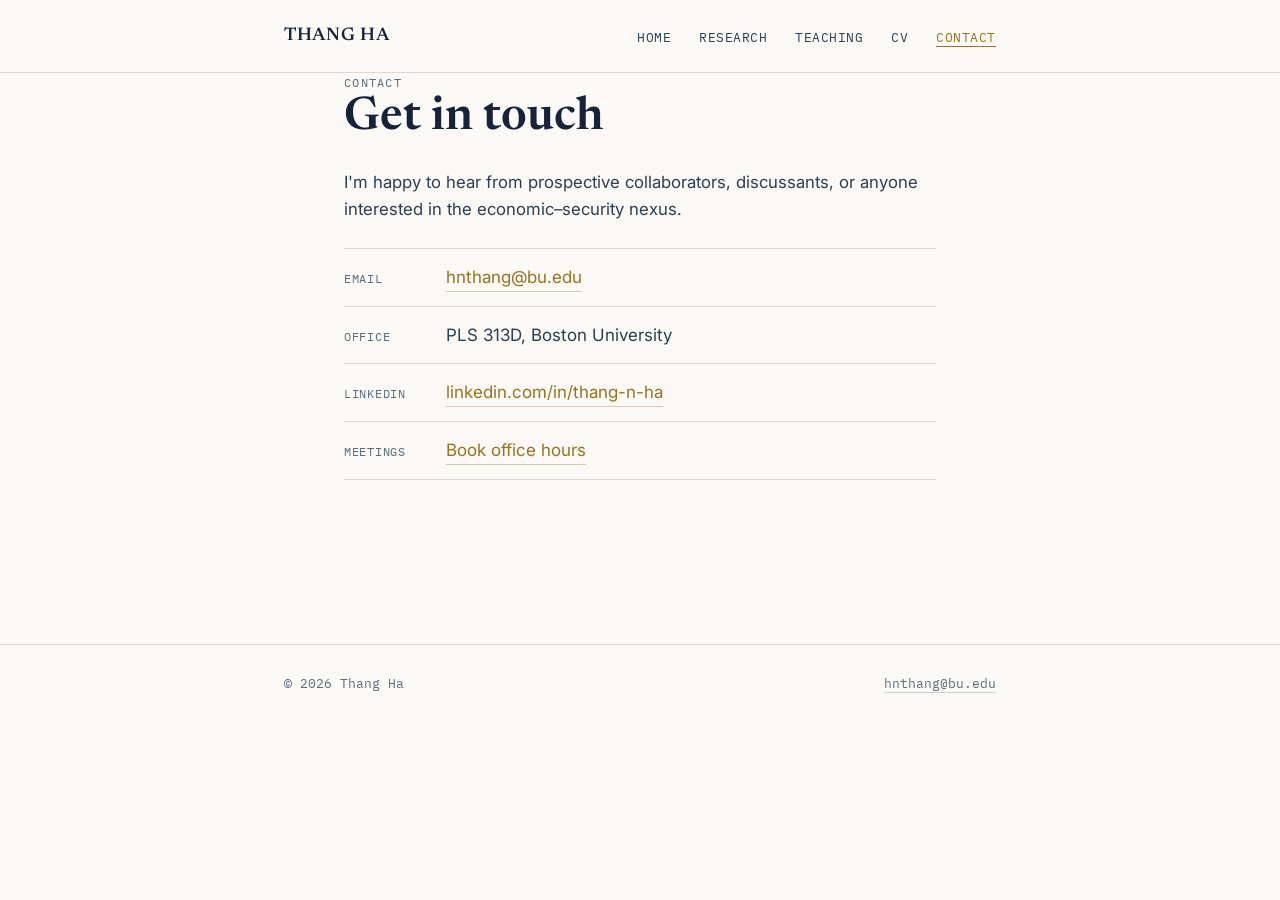
==== contact.html @ a37bb684 "Add files via upload" ====
<!DOCTYPE html>
<html lang="en">
<head>
<meta charset="UTF-8">
<meta name="viewport" content="width=device-width, initial-scale=1">
<title>Contact — Thang Ha</title>
<link rel="stylesheet" href="style.css">
</head>
<body>

<nav class="site-nav">
  <div class="wrap">
    <a class="brand" href="index.html">Thang Ha</a>
    <button class="nav-toggle" aria-label="Menu">Menu</button>
    <ul>
      <li><a href="index.html">Home</a></li>
      <li><a href="research.html">Research</a></li>
      <li><a href="teaching.html">Teaching</a></li>
      <li><a href="cv.html">CV</a></li>
      <li><a href="contact.html" class="active">Contact</a></li>
    </ul>
  </div>
</nav>

<main>
  <div class="wrap">
    <div class="eyebrow">Contact</div>
    <h1>Get in touch</h1>
    <p class="lede">
      I'm happy to hear from prospective collaborators, discussants, or anyone interested in
      the economic&ndash;security nexus.
    </p>

    <ul class="contact-list">
      <li><span class="label">Email</span> <a href="mailto:hnthang@bu.edu">hnthang@bu.edu</a></li>
      <li><span class="label">Office</span> <span>PLS 313D, Boston University</span></li>
      <li><span class="label">LinkedIn</span> <a href="https://www.linkedin.com/in/thang-n-ha/" target="_blank" rel="noopener">linkedin.com/in/thang-n-ha</a></li>
      <li><span class="label">Meetings</span> <a href="https://calendly.com/hnthang-bu/15min" target="_blank" rel="noopener">Book office hours</a></li>
    </ul>
  </div>
</main>

<footer>
  <div class="wrap">
    <span class="meta">&copy; 2026 Thang Ha</span>
    <span class="meta"><a href="mailto:hnthang@bu.edu">hnthang@bu.edu</a></span>
  </div>
</footer>

</body>
</html>
---- style.css ----
/* ============================================================
   Thang Ha — personal site
   Design tokens
   ============================================================ */

@import url('https://fonts.googleapis.com/css2?family=Newsreader:ital,opsz,wght@0,6..72,400;0,6..72,500;0,6..72,600;1,6..72,400&family=Inter:wght@400;500;600&family=IBM+Plex+Mono:wght@400;500&display=swap');

:root {
  --ink: #16233A;       /* primary text, headings */
  --ink-soft: #2C3E52;  /* body text */
  --slate: #5B6B7C;     /* secondary / meta text */
  --paper: #FAF9F5;     /* page background */
  --paper-raised: #F2EFE6; /* card / panel background */
  --gold: #97731E;      /* accent — links, marks */
  --gold-soft: #B8912F; /* accent, lighter (motif lines) */
  --line: #DDD8CC;      /* hairline rules */

  --font-display: 'Newsreader', Georgia, serif;
  --font-body: 'Inter', -apple-system, BlinkMacSystemFont, sans-serif;
  --font-mono: 'IBM Plex Mono', 'Courier New', monospace;

  --measure: 640px;
  --nav-height: 72px;
}

* { box-sizing: border-box; }

html {
  scroll-behavior: smooth;
}

body {
  margin: 0;
  background: var(--paper);
  color: var(--ink-soft);
  font-family: var(--font-body);
  font-size: 17px;
  line-height: 1.65;
  -webkit-font-smoothing: antialiased;
}

a {
  color: var(--gold);
  text-decoration: none;
  border-bottom: 1px solid rgba(151, 115, 30, 0.35);
  transition: border-color 0.15s ease, color 0.15s ease;
}

a:hover,
a:focus-visible {
  border-bottom-color: var(--gold);
}

a:focus-visible,
button:focus-visible {
  outline: 2px solid var(--gold);
  outline-offset: 3px;
}

h1, h2, h3 {
  font-family: var(--font-display);
  color: var(--ink);
  font-weight: 500;
  line-height: 1.15;
  margin: 0 0 0.5em;
}

h1 { font-size: clamp(2.1rem, 4vw, 2.9rem); font-weight: 600; }
h2 { font-size: 1.5rem; margin-top: 2.2em; }
h3 { font-size: 1.15rem; margin-top: 1.6em; }

p { margin: 0 0 1.2em; }

.eyebrow {
  font-family: var(--font-mono);
  font-size: 0.72rem;
  letter-spacing: 0.11em;
  text-transform: uppercase;
  color: var(--slate);
}

.meta {
  font-family: var(--font-mono);
  font-size: 0.82rem;
  color: var(--slate);
}

/* ---------- layout shell ---------- */

.wrap {
  max-width: var(--measure);
  margin: 0 auto;
  padding: 0 24px;
}

/* ---------- nav ---------- */

.site-nav {
  border-bottom: 1px solid var(--line);
  background: var(--paper);
  position: sticky;
  top: 0;
  z-index: 10;
}

.site-nav .wrap {
  max-width: 760px;
  height: var(--nav-height);
  display: flex;
  align-items: center;
  justify-content: space-between;
}

.site-nav .brand {
  font-family: var(--font-display);
  font-size: 1.15rem;
  font-weight: 600;
  color: var(--ink);
  border-bottom: none;
}

.site-nav ul {
  list-style: none;
  display: flex;
  gap: 28px;
  margin: 0;
  padding: 0;
}

.site-nav a {
  font-family: var(--font-mono);
  font-size: 0.8rem;
  letter-spacing: 0.04em;
  text-transform: uppercase;
  color: var(--ink-soft);
  border-bottom: 1px solid transparent;
}

.site-nav a:hover,
.site-nav a.active {
  color: var(--gold);
  border-bottom-color: var(--gold);
}

.nav-toggle { display: none; }

/* ---------- hero / header motif ---------- */

.hero {
  position: relative;
  padding: 64px 0 40px;
  max-width: 760px;
  margin: 0 auto;
  overflow: hidden;
}

.hero-motif {
  position: absolute;
  top: -20px;
  right: -40px;
  width: 340px;
  height: 220px;
  opacity: 0.5;
  pointer-events: none;
}

.hero-motif line, .hero-motif circle {
  stroke: var(--gold-soft);
}

.hero .wrap { padding: 0; }

.headshot-row {
  display: flex;
  gap: 28px;
  align-items: flex-start;
  margin-top: 6px;
}

.headshot {
  width: 128px;
  height: 128px;
  border-radius: 4px;
  object-fit: cover;
  background: var(--paper-raised);
  border: 1px solid var(--line);
  flex-shrink: 0;
}

.headshot.placeholder {
  display: flex;
  align-items: center;
  justify-content: center;
  font-family: var(--font-mono);
  font-size: 0.68rem;
  color: var(--slate);
  text-align: center;
  padding: 8px;
}

/* ---------- main content ---------- */

main {
  max-width: 760px;
  margin: 0 auto;
  padding: 0 0 100px;
}

main .wrap { padding: 0 24px; }

.lede {
  font-size: 1.05rem;
  color: var(--ink-soft);
}

/* ---------- research entries ---------- */

.entry {
  border-top: 1px solid var(--line);
  padding: 28px 0;
}

.entry:first-of-type { border-top: none; padding-top: 0; }

.entry h3 { margin-top: 0; }

.entry .meta { margin-bottom: 10px; }

.entry .status {
  display: inline-block;
  font-family: var(--font-mono);
  font-size: 0.68rem;
  letter-spacing: 0.06em;
  text-transform: uppercase;
  color: var(--gold);
  border: 1px solid rgba(151, 115, 30, 0.4);
  border-radius: 3px;
  padding: 2px 7px;
  margin-bottom: 10px;
}

/* ---------- teaching table ---------- */

.course-list {
  border-top: 1px solid var(--line);
}

.course {
  display: flex;
  justify-content: space-between;
  gap: 16px;
  padding: 16px 0;
  border-bottom: 1px solid var(--line);
}

.course .role { color: var(--ink); font-weight: 500; }
.course .where { color: var(--slate); font-size: 0.92rem; }
.course .when {
  font-family: var(--font-mono);
  font-size: 0.82rem;
  color: var(--slate);
  white-space: nowrap;
}

/* ---------- contact ---------- */

.contact-list {
  list-style: none;
  padding: 0;
  margin: 24px 0;
  border-top: 1px solid var(--line);
}

.contact-list li {
  border-bottom: 1px solid var(--line);
  padding: 14px 0;
  display: flex;
  gap: 12px;
  align-items: baseline;
}

.contact-list .label {
  font-family: var(--font-mono);
  font-size: 0.75rem;
  text-transform: uppercase;
  letter-spacing: 0.06em;
  color: var(--slate);
  width: 90px;
  flex-shrink: 0;
}

/* ---------- cv page ---------- */

.cv-embed {
  border: 1px solid var(--line);
  height: 80vh;
  margin-top: 20px;
}

.download-btn {
  display: inline-block;
  font-family: var(--font-mono);
  font-size: 0.8rem;
  letter-spacing: 0.04em;
  text-transform: uppercase;
  color: var(--ink);
  border: 1px solid var(--ink);
  padding: 9px 16px;
  border-bottom: 1px solid var(--ink);
  border-radius: 3px;
  margin-top: 8px;
}

.download-btn:hover {
  background: var(--ink);
  color: var(--paper);
}

/* ---------- footer ---------- */

footer {
  border-top: 1px solid var(--line);
  margin-top: 40px;
  padding: 28px 0 60px;
}

footer .wrap {
  max-width: 760px;
  display: flex;
  justify-content: space-between;
  align-items: center;
  flex-wrap: wrap;
  gap: 10px;
}

footer .meta a { color: var(--slate); border-bottom-color: rgba(91,107,124,0.3); }

/* ---------- responsive ---------- */

@media (max-width: 620px) {
  .site-nav ul { gap: 16px; }
  .site-nav a { font-size: 0.72rem; }
  .headshot-row { flex-direction: column; }
  .hero-motif { width: 220px; height: 150px; opacity: 0.35; }
  .course { flex-direction: column; gap: 4px; }
}

@media (prefers-reduced-motion: reduce) {
  html { scroll-behavior: auto; }
  * { transition: none !important; }
}
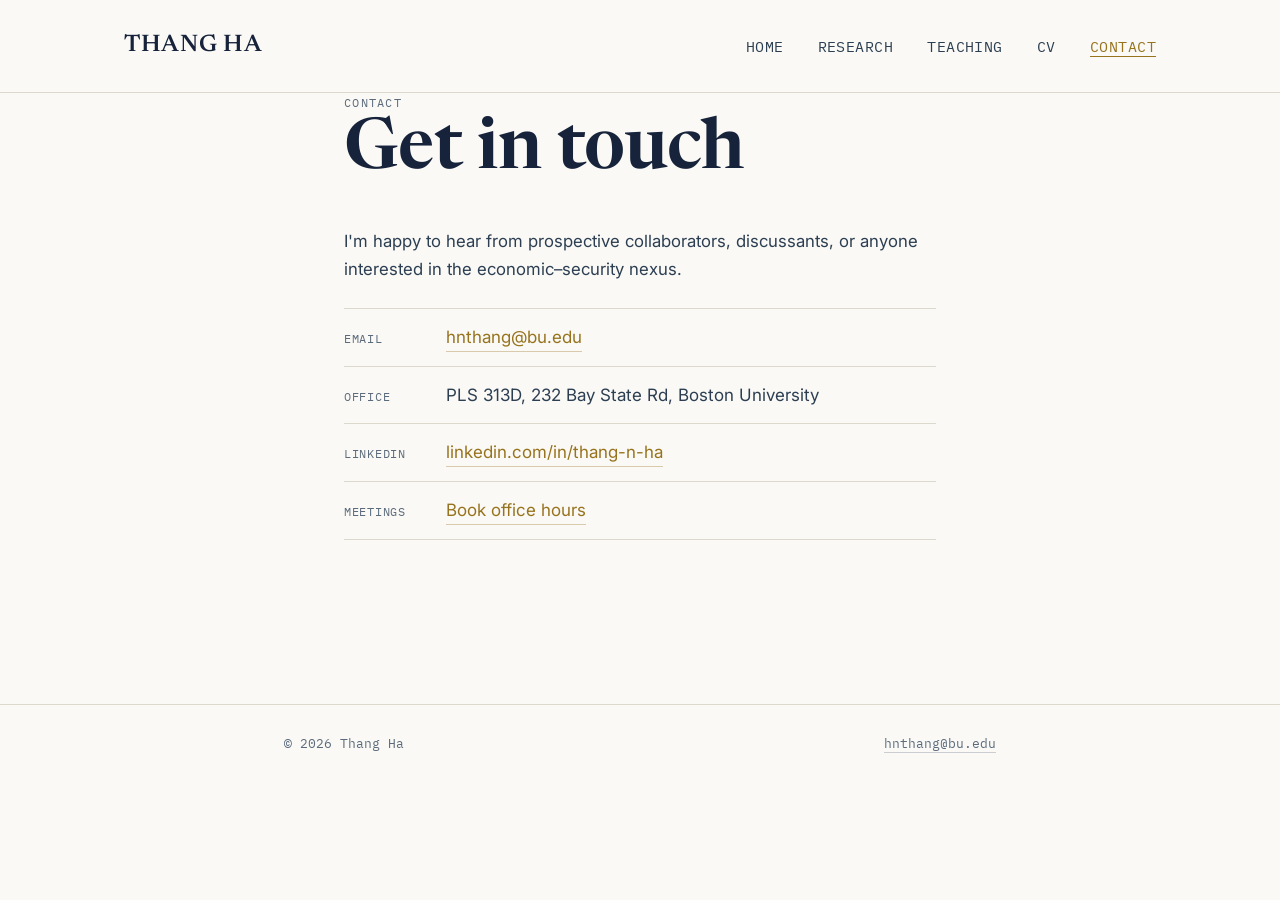
==== commit d8cd8b56: "Update office location in contact.html" ====
--- a/contact.html
+++ b/contact.html
@@ -33,7 +33,7 @@
 
     <ul class="contact-list">
       <li><span class="label">Email</span> <a href="mailto:hnthang@bu.edu">hnthang@bu.edu</a></li>
-      <li><span class="label">Office</span> <span>PLS 313D, Boston University</span></li>
+      <li><span class="label">Office</span> <span>PLS 313D, 232 Bay State Rd, Boston University</span></li>
       <li><span class="label">LinkedIn</span> <a href="https://www.linkedin.com/in/thang-n-ha/" target="_blank" rel="noopener">linkedin.com/in/thang-n-ha</a></li>
       <li><span class="label">Meetings</span> <a href="https://calendly.com/hnthang-bu/15min" target="_blank" rel="noopener">Book office hours</a></li>
     </ul>
--- a/style.css
+++ b/style.css
@@ -65,7 +65,7 @@
   margin: 0 0 0.5em;
 }
 
-h1 { font-size: clamp(2.1rem, 4vw, 2.9rem); font-weight: 600; }
+h1 { font-size: clamp(2.8rem, 5.5vw, 4.4rem); font-weight: 600; letter-spacing: -0.01em; }
 h2 { font-size: 1.5rem; margin-top: 2.2em; }
 h3 { font-size: 1.15rem; margin-top: 1.6em; }
 
@@ -104,8 +104,8 @@
 }
 
 .site-nav .wrap {
-  max-width: 760px;
-  height: var(--nav-height);
+  max-width: 1080px;
+  height: 92px;
   display: flex;
   align-items: center;
   justify-content: space-between;
@@ -113,7 +113,7 @@
 
 .site-nav .brand {
   font-family: var(--font-display);
-  font-size: 1.15rem;
+  font-size: 1.5rem;
   font-weight: 600;
   color: var(--ink);
   border-bottom: none;
@@ -122,15 +122,15 @@
 .site-nav ul {
   list-style: none;
   display: flex;
-  gap: 28px;
+  gap: 34px;
   margin: 0;
   padding: 0;
 }
 
 .site-nav a {
   font-family: var(--font-mono);
-  font-size: 0.8rem;
-  letter-spacing: 0.04em;
+  font-size: 0.95rem;
+  letter-spacing: 0.03em;
   text-transform: uppercase;
   color: var(--ink-soft);
   border-bottom: 1px solid transparent;
@@ -148,43 +148,31 @@
 
 .hero {
   position: relative;
-  padding: 64px 0 40px;
-  max-width: 760px;
+  padding: 56px 0 60px;
+}
+
+.hero .wrap {
+  max-width: 1080px;
   margin: 0 auto;
-  overflow: hidden;
-}
-
-.hero-motif {
-  position: absolute;
-  top: -20px;
-  right: -40px;
-  width: 340px;
-  height: 220px;
-  opacity: 0.5;
-  pointer-events: none;
-}
-
-.hero-motif line, .hero-motif circle {
-  stroke: var(--gold-soft);
-}
-
-.hero .wrap { padding: 0; }
-
-.headshot-row {
-  display: flex;
-  gap: 28px;
-  align-items: flex-start;
-  margin-top: 6px;
-}
+  padding: 0 24px;
+}
+
+.hero-grid {
+  display: grid;
+  grid-template-columns: minmax(0, 1fr) 380px;
+  gap: 64px;
+  align-items: start;
+}
+
+.bio-text .lede { font-size: 1.05rem; }
 
 .headshot {
-  width: 128px;
-  height: 128px;
-  border-radius: 4px;
+  display: block;
+  width: 100%;
+  height: auto;
+  aspect-ratio: 4 / 5;
   object-fit: cover;
   background: var(--paper-raised);
-  border: 1px solid var(--line);
-  flex-shrink: 0;
 }
 
 .headshot.placeholder {
@@ -192,10 +180,26 @@
   align-items: center;
   justify-content: center;
   font-family: var(--font-mono);
-  font-size: 0.68rem;
+  font-size: 0.75rem;
   color: var(--slate);
   text-align: center;
   padding: 8px;
+  border: 1px solid var(--line);
+}
+
+.signoff {
+  font-family: var(--font-display);
+  font-size: 1.1rem;
+  color: var(--ink);
+  line-height: 1.5;
+  margin: 20px 0 0;
+}
+
+.signoff a {
+  font-family: var(--font-mono);
+  font-size: 0.85rem;
+  color: var(--slate);
+  border-bottom-color: rgba(91,107,124,0.3);
 }
 
 /* ---------- main content ---------- */
@@ -340,8 +344,8 @@
 @media (max-width: 620px) {
   .site-nav ul { gap: 16px; }
   .site-nav a { font-size: 0.72rem; }
-  .headshot-row { flex-direction: column; }
-  .hero-motif { width: 220px; height: 150px; opacity: 0.35; }
+  .hero-grid { grid-template-columns: 1fr; gap: 32px; }
+  .bio-photo { max-width: 320px; }
   .course { flex-direction: column; gap: 4px; }
 }
 
